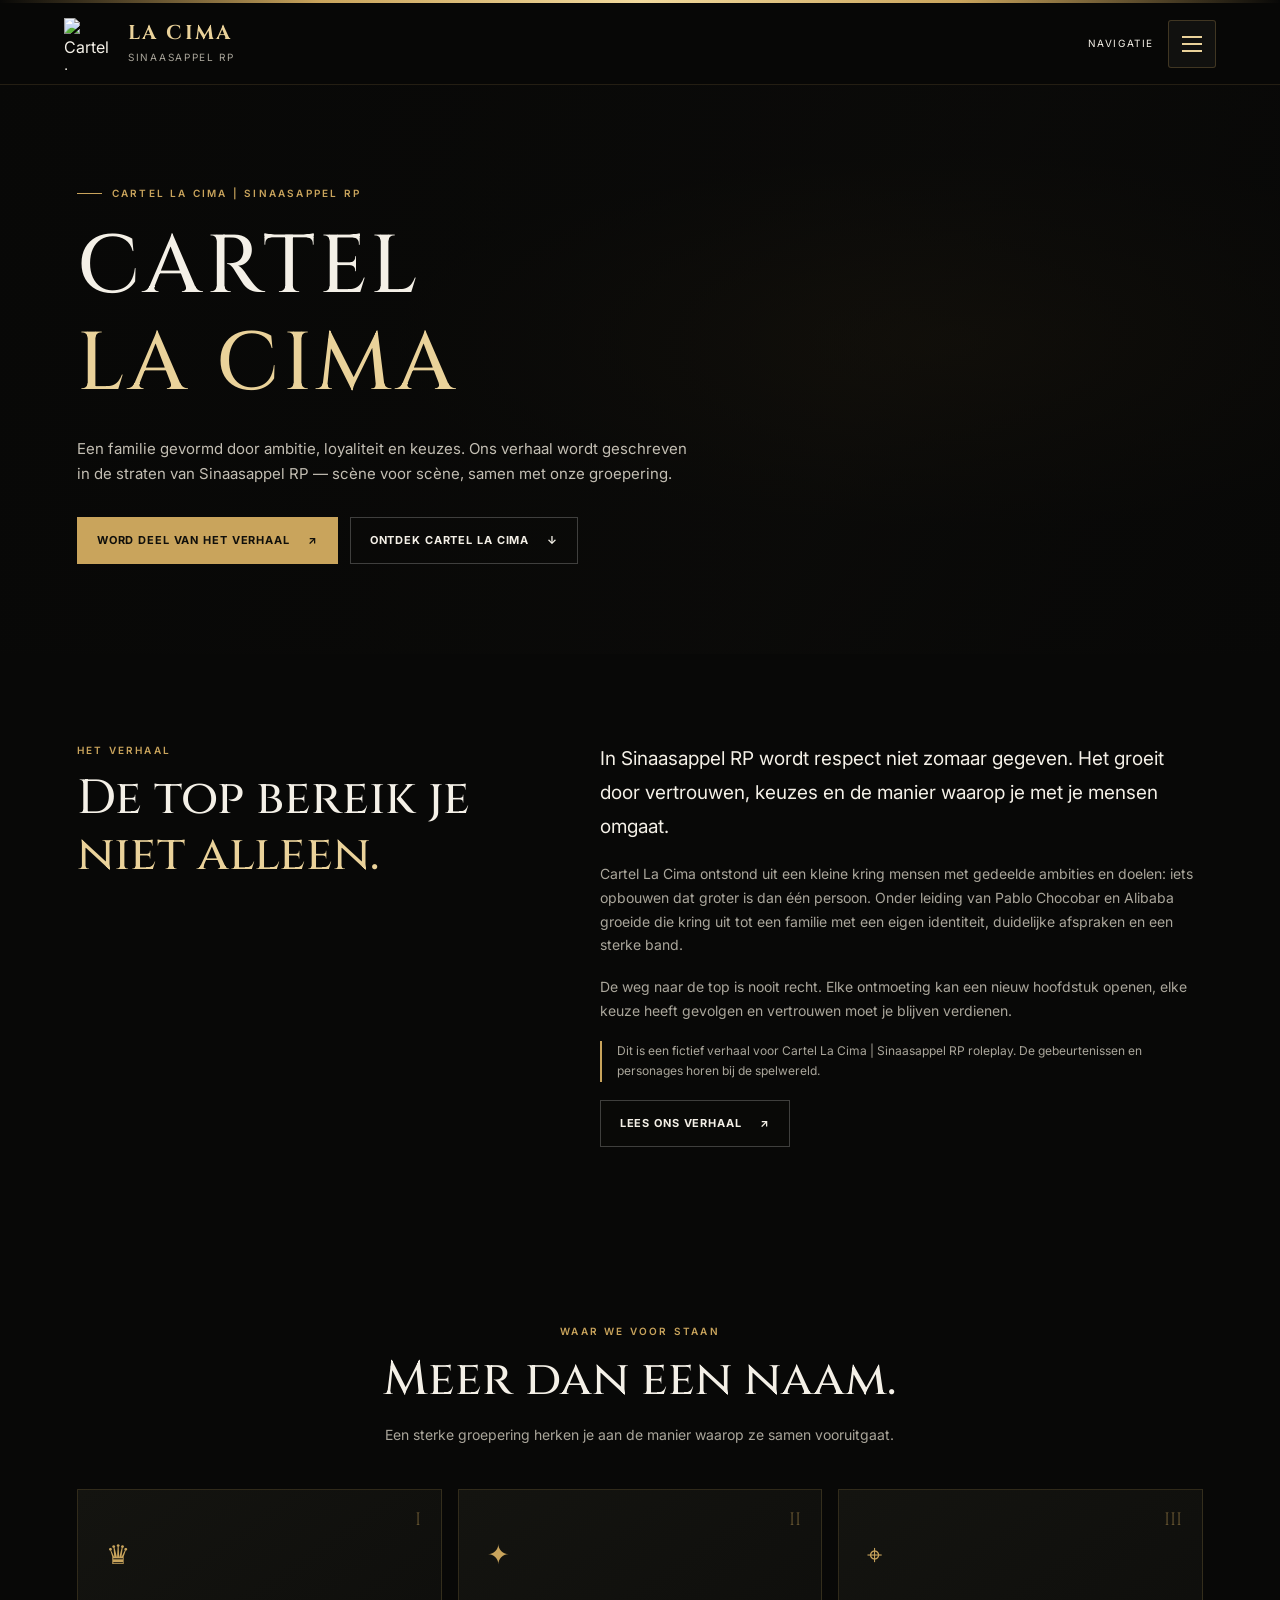
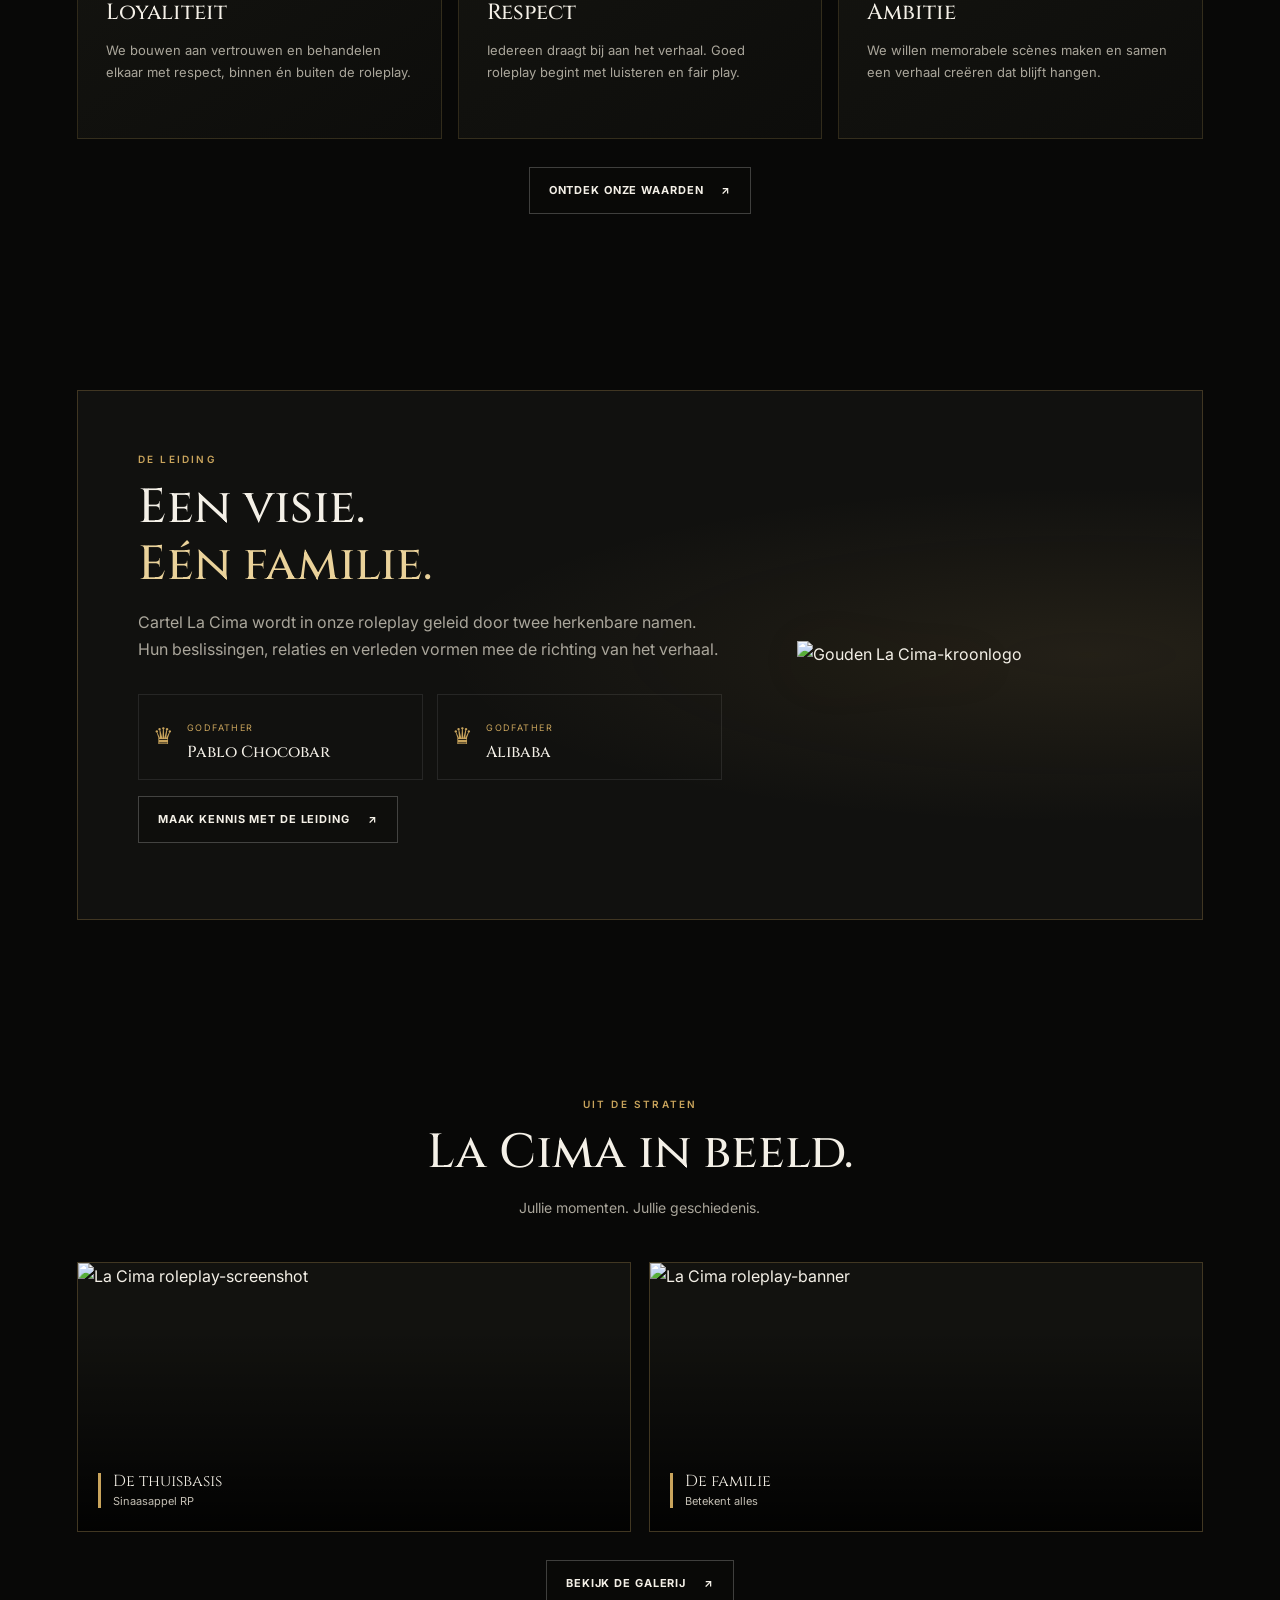
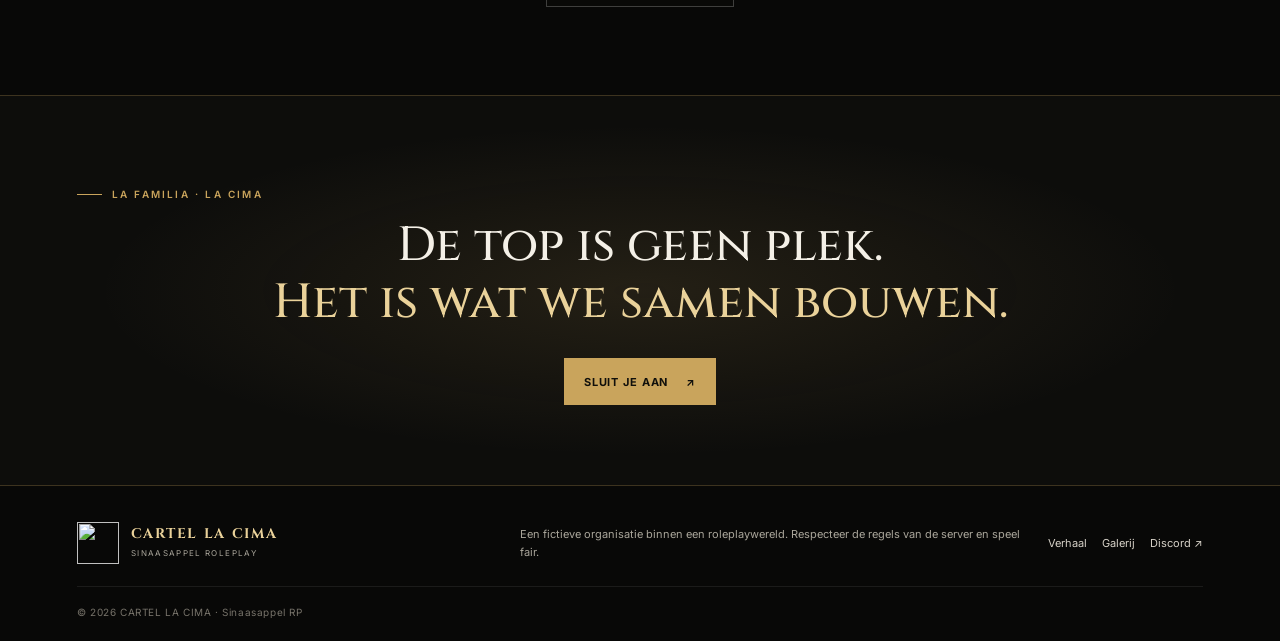
==== index.html @ 61f18cba "Add files via upload" ====
<!DOCTYPE html>
<html lang="nl">
<head>
  <meta name="google-site-verification" content="WvXRgHe4BdpTM_RKW-h9yV7HGVJYF44Y4NhQka72pgI">
  <meta charset="UTF-8">
  <meta name="viewport" content="width=device-width, initial-scale=1.0">
  <meta name="theme-color" content="#080807">
  <meta name="color-scheme" content="dark">
  <meta name="description" content="Cartel La Cima — Sinaasappel roleplay. Loyaliteit, eer en ambitie.">
  <title>CARTEL LA CIMA — Home</title>
  <link rel="icon" type="image/png" href="assets/f275185a-7b78-4d47-b29a-3f92ea401cad.png">
  <link rel="stylesheet" href="style.css">
</head>
<body>
  <div class="top-line"></div>
  <header class="site-header">
    <a class="brand" href="index.html" aria-label="La Cima startpagina">
      <img src="assets/f275185a-7b78-4d47-b29a-3f92ea401cad.png" alt="Cartel La Cima logo">
      <span><strong>LA CIMA</strong><small>Sinaasappel RP</small></span>
    </a>
    <div class="header-actions">
      <span class="menu-label">Navigatie</span>
      <div class="menu-wrap">
        <button class="menu-toggle" type="button" data-menu-toggle aria-label="Menu openen" aria-expanded="false" aria-controls="siteMenu">
          <span class="hamburger" aria-hidden="true"><span></span><span></span><span></span></span>
        </button>
        <nav class="nav-menu" id="siteMenu" data-nav-menu aria-label="Hoofdnavigatie" aria-hidden="true">
          <div class="menu-heading">Kies een pagina</div>
          <a href="index.html" aria-current="page"><span>01</span>Home</a>
<a href="verhaal.html"><span>02</span>Ons verhaal</a>
<a href="waarden.html"><span>03</span>Onze waarden</a>
<a href="leiding.html"><span>04</span>De leiding</a>
<a href="galerij.html"><span>05</span>Galerij</a>
<a href="media.html"><span>06</span>Media</a>
          <a class="discord-menu-link" href="https://discord.gg/VERVANG-DIT" target="_blank" rel="noopener noreferrer">Join Discord <span>↗</span></a>
        </nav>
      </div>
    </div>
  </header>
  <main>
    <section class="page-hero">
      <div class="hero-content">
        <p class="eyebrow">CARTEL LA CIMA | SINAASAPPEL RP</p>
        <h1>CARTEL<br><em>LA CIMA</em></h1>
        <p class="intro-copy">Een familie gevormd door ambitie, loyaliteit en keuzes. Ons verhaal wordt geschreven in de straten van Sinaasappel RP — scène voor scène, samen met onze groepering.</p>
        <div class="hero-actions"><a class="button button-gold discord-link" href="https://discord.gg/VERVANG-DIT" target="_blank" rel="noopener noreferrer">Word deel van het verhaal <span>↗</span></a><a class="button button-ghost" href="verhaal.html">Ontdek Cartel La Cima <span>↓</span></a></div>
      </div>
    </section>
    
<section class="section">
  <div class="content-grid">
    <div><div class="section-kicker">HET VERHAAL</div><h2>De top bereik je<br><em>niet alleen.</em></h2></div>
    <div class="story-copy">
      <p class="lead">In Sinaasappel RP wordt respect niet zomaar gegeven. Het groeit door vertrouwen, keuzes en de manier waarop je met je mensen omgaat.</p>
      <p>Cartel La Cima ontstond uit een kleine kring mensen met gedeelde ambities en doelen: iets opbouwen dat groter is dan één persoon. Onder leiding van Pablo Chocobar en Alibaba groeide die kring uit tot een familie met een eigen identiteit, duidelijke afspraken en een sterke band.</p>
      <p>De weg naar de top is nooit recht. Elke ontmoeting kan een nieuw hoofdstuk openen, elke keuze heeft gevolgen en vertrouwen moet je blijven verdienen.</p>
      <p class="story-note">Dit is een fictief verhaal voor Cartel La Cima | Sinaasappel RP roleplay. De gebeurtenissen en personages horen bij de spelwereld.</p>
      <a class="button button-ghost" href="verhaal.html">Lees ons verhaal <span>↗</span></a>
    </div>
  </div>
</section>
<section class="section">
  <div class="section-heading"><div class="section-kicker">WAAR WE VOOR STAAN</div><h2>Meer dan een naam.</h2><p>Een sterke groepering herken je aan de manier waarop ze samen vooruitgaat.</p></div>
  <div class="value-grid">
    <article class="value-card"><span class="value-number">I</span><div class="value-icon">♛</div><h3>Loyaliteit</h3><p>We bouwen aan vertrouwen en behandelen elkaar met respect, binnen én buiten de roleplay.</p></article>
    <article class="value-card"><span class="value-number">II</span><div class="value-icon">✦</div><h3>Respect</h3><p>Iedereen draagt bij aan het verhaal. Goed roleplay begint met luisteren en fair play.</p></article>
    <article class="value-card"><span class="value-number">III</span><div class="value-icon">⌖</div><h3>Ambitie</h3><p>We willen memorabele scènes maken en samen een verhaal creëren dat blijft hangen.</p></article>
  </div>
  <div style="text-align:center;margin-top:28px"><a class="button button-ghost" href="waarden.html">Ontdek onze waarden <span>↗</span></a></div>
</section>
<section class="section">
  <div class="leadership-panel">
    <div><div class="section-kicker">DE LEIDING</div><h2>Een visie.<br><em>Eén familie.</em></h2><p>Cartel La Cima wordt in onze roleplay geleid door twee herkenbare namen. Hun beslissingen, relaties en verleden vormen mee de richting van het verhaal.</p><div class="leaders"><div class="leader"><span class="leader-crown">♛</span><div><small>GODFATHER</small><h3>Pablo Chocobar</h3></div></div><div class="leader"><span class="leader-crown">♛</span><div><small>GODFATHER</small><h3>Alibaba</h3></div></div></div><p><a class="button button-ghost" href="leiding.html">Maak kennis met de leiding <span>↗</span></a></p></div>
    <div class="leadership-art"><img src="assets/f275185a-7b78-4d47-b29a-3f92ea401cad.png" alt="Gouden La Cima-kroonlogo"></div>
  </div>
</section>
<section class="section">
  <div class="section-heading"><div class="section-kicker">UIT DE STRATEN</div><h2>La Cima in beeld.</h2><p>Jullie momenten. Jullie geschiedenis.</p></div>
  <div class="gallery-grid">
    <figure class="gallery-item"><img src="assets/Screenshot 2026-10-14 192630.png" alt="La Cima roleplay-screenshot"><figcaption><span></span><div><b>De thuisbasis</b><small>Sinaasappel RP</small></div></figcaption></figure>
    <figure class="gallery-item"><img src="assets/la-cima-hero.png" alt="La Cima roleplay-banner"><figcaption><span></span><div><b>De familie</b><small>Betekent alles</small></div></figcaption></figure>
  </div>
  <div style="text-align:center;margin-top:28px"><a class="button button-ghost" href="galerij.html">Bekijk de galerij <span>↗</span></a></div>
</section>

    <section class="closing"><div class="closing-inner"><p class="eyebrow">LA FAMILIA · LA CIMA</p><h2>De top is geen plek.<br><em>Het is wat we samen bouwen.</em></h2><a class="button button-gold discord-link" href="https://discord.gg/VERVANG-DIT" target="_blank" rel="noopener noreferrer">Sluit je aan <span>↗</span></a></div></section>
  </main>
  <footer class="footer">
    <a class="footer-brand" href="index.html"><img src="assets/f275185a-7b78-4d47-b29a-3f92ea401cad.png" alt=""><span><b>CARTEL LA CIMA</b><small>SINAASAPPEL ROLEPLAY</small></span></a>
    <p>Een fictieve organisatie binnen een roleplaywereld. Respecteer de regels van de server en speel fair.</p>
    <div class="footer-links"><a href="verhaal.html">Verhaal</a><a href="galerij.html">Galerij</a><a class="discord-link" href="https://discord.gg/VERVANG-DIT" target="_blank" rel="noopener noreferrer">Discord ↗</a></div>
    <div class="copyright">© <span data-year></span> CARTEL LA CIMA · Sinaasappel RP</div>
  </footer>
  <script src="script.js"></script>
</body>
</html>
---- style.css ----
@import url('https://fonts.googleapis.com/css2?family=Cinzel:wght@400;500;600;700;800&family=Inter:wght@300;400;500;600;700&display=swap');

:root {
  --bg: #080807;
  --panel: #11110f;
  --panel-2: #171612;
  --gold: #c9a45c;
  --gold-light: #ead29a;
  --text: #f4f0e7;
  --muted: #aaa69b;
  --line: rgba(201, 164, 92, .25);
  --content: 1160px;
}
* { box-sizing: border-box; }
html { scroll-behavior: smooth; scroll-padding-top: 100px; }
body { margin: 0; background: var(--bg); color: var(--text); font-family: Inter, Arial, sans-serif; line-height: 1.7; }
body.menu-open { overflow: hidden; }
a { color: inherit; text-decoration: none; }
img { display: block; max-width: 100%; }
button { font: inherit; }
.top-line { height: 3px; background: linear-gradient(90deg, transparent, var(--gold), #f1d99d, var(--gold), transparent); }
.site-header {
  position: sticky; top: 0; z-index: 1000; min-height: 82px;
  display: flex; align-items: center; justify-content: space-between; gap: 24px;
  padding: 13px max(5vw, calc((100vw - var(--content))/2));
  background: rgba(8,8,7,.94); border-bottom: 1px solid rgba(201,164,92,.15);
  backdrop-filter: blur(16px);
}
.brand, .footer-brand { display: inline-flex; align-items: center; gap: 12px; min-width: 0; }
.brand img { width: 52px; height: 52px; object-fit: contain; }
.brand strong, .footer-brand b { display: block; font: 700 20px/1.2 Cinzel, serif; letter-spacing: .12em; color: var(--gold-light); }
.brand small, .footer-brand small { display: block; margin-top: 4px; color: var(--muted); font-size: 10px; letter-spacing: .17em; text-transform: uppercase; }
.header-actions { display: flex; align-items: center; gap: 14px; }
.menu-wrap { position: relative; }
.menu-toggle {
  display: inline-flex; align-items: center; justify-content: center; gap: 10px;
  width: 48px; height: 48px; padding: 0; border: 1px solid var(--line); border-radius: 3px;
  color: var(--gold-light); background: #11110f; cursor: pointer; transition: border-color .25s, background .25s;
}
.menu-toggle:hover, .menu-toggle[aria-expanded="true"] { border-color: var(--gold); background: #1a1812; }
.hamburger { display: flex; flex-direction: column; gap: 5px; width: 20px; }
.hamburger span { display: block; width: 100%; height: 2px; background: currentColor; transition: transform .3s, opacity .2s; }
.menu-toggle[aria-expanded="true"] .hamburger span:first-child { transform: translateY(7px) rotate(45deg); }
.menu-toggle[aria-expanded="true"] .hamburger span:nth-child(2) { opacity: 0; }
.menu-toggle[aria-expanded="true"] .hamburger span:last-child { transform: translateY(-7px) rotate(-45deg); }
.menu-label { font-size: 10px; letter-spacing: .16em; text-transform: uppercase; }
.nav-menu {
  position: absolute; top: calc(100% + 14px); right: 0; width: min(330px, calc(100vw - 28px));
  padding: 10px; background: rgba(15,15,13,.98); border: 1px solid var(--line);
  box-shadow: 0 24px 65px rgba(0,0,0,.55); opacity: 0; visibility: hidden; pointer-events: none;
  transform: translateY(-10px) scale(.985); transform-origin: top right;
  transition: opacity .24s ease, transform .28s ease, visibility .24s;
}
.nav-menu.is-open { opacity: 1; visibility: visible; pointer-events: auto; transform: translateY(0) scale(1); }
.nav-menu .menu-heading { padding: 10px 13px 12px; color: var(--gold); font-size: 10px; letter-spacing: .2em; text-transform: uppercase; }
.nav-menu a { display: flex; align-items: center; gap: 14px; padding: 12px 13px; border-top: 1px solid rgba(255,255,255,.055); color: #e9e5dc; font-size: 13px; transition: background .2s, color .2s, padding .2s; }
.nav-menu a span { color: var(--gold); font-size: 10px; letter-spacing: .08em; }
.nav-menu a:hover, .nav-menu a[aria-current="page"] { color: var(--gold-light); background: rgba(201,164,92,.08); padding-left: 18px; }
.nav-menu .discord-menu-link { margin-top: 8px; border: 1px solid var(--line); color: var(--gold-light); justify-content: space-between; }
.page-hero {
  position: relative; isolation: isolate; min-height: 430px; display: flex; align-items: center;
  padding: 90px max(6vw, calc((100vw - var(--content))/2)); overflow: hidden;
  background: radial-gradient(ellipse at 75% 45%, rgba(157,116,46,.17), transparent 42%), linear-gradient(120deg,#0a0a08,#11100d 65%,#080807);
}
.page-hero::before { content: ""; position: absolute; inset: 0; z-index: -1; opacity: .14; background-image: url("assets/la-cima-hero.png"); background-position: center; background-size: cover; }
.page-hero::after { content: ""; position: absolute; inset: 0; z-index: -1; background: linear-gradient(90deg,rgba(8,8,7,.96),rgba(8,8,7,.7) 65%,rgba(8,8,7,.82)); }
.hero-content { max-width: 790px; }
.eyebrow, .section-kicker { color: var(--gold); font-size: 10px; font-weight: 600; letter-spacing: .22em; text-transform: uppercase; }
.eyebrow { display: flex; align-items: center; gap: 10px; }
.eyebrow::before { content: ""; width: 25px; height: 1px; background: var(--gold); }
h1, h2, h3 { margin: 0; font-family: Cinzel, Georgia, serif; font-weight: 500; line-height: 1.18; }
h1 { margin-top: 18px; font-size: clamp(42px, 7vw, 82px); letter-spacing: .045em; }
h1 em, h2 em, .gold { color: var(--gold-light); font-style: normal; }
.page-hero .intro-copy { max-width: 620px; margin: 22px 0 0; color: #c3beb3; font-size: 15px; }
.hero-actions { display: flex; flex-wrap: wrap; gap: 12px; margin-top: 30px; }
.button { min-height: 47px; display: inline-flex; align-items: center; justify-content: center; gap: 18px; padding: 12px 19px; border: 1px solid var(--gold); font-size: 11px; font-weight: 700; letter-spacing: .08em; text-transform: uppercase; transition: transform .2s, background .2s, color .2s; }
.button:hover { transform: translateY(-2px); }
.button-gold { background: var(--gold); color: #100f0b; }
.button-gold:hover { background: var(--gold-light); }
.button-ghost { background: rgba(10,10,8,.4); color: var(--text); border-color: rgba(255,255,255,.22); }
.button-ghost:hover { border-color: var(--gold); color: var(--gold-light); }
.section { width: min(var(--content), 88vw); margin: 0 auto; padding: 88px 0; }
.section-heading { max-width: 680px; margin: 0 auto 42px; text-align: center; }
.section-heading h2, .section h2 { margin-top: 12px; font-size: clamp(30px, 4vw, 48px); }
.section-heading p, .section p { color: var(--muted); }
.section-heading p { margin: 15px 0 0; font-size: 14px; }
.content-grid { display: grid; grid-template-columns: .85fr 1.15fr; gap: clamp(28px, 6vw, 82px); align-items: start; }
.content-grid .lead { color: var(--text); font-size: 19px; line-height: 1.8; }
.story-copy p { margin: 0 0 18px; font-size: 14px; }
.story-note { padding-left: 15px; border-left: 2px solid var(--gold); font-size: 12px !important; }
.value-grid { display: grid; grid-template-columns: repeat(3,1fr); gap: 16px; }
.value-card { position: relative; min-height: 250px; padding: 28px; background: linear-gradient(145deg,#141410,#0d0d0b); border: 1px solid rgba(201,164,92,.18); transition: transform .25s, border-color .25s; }
.value-card:hover { transform: translateY(-5px); border-color: var(--gold); }
.value-number { position: absolute; top: 17px; right: 20px; color: rgba(201,164,92,.45); font: 18px Cinzel,serif; }
.value-icon { margin: 14px 0 22px; color: var(--gold); font-size: 27px; }
.value-card h3 { font-size: 22px; }
.value-card p { margin-bottom: 0; font-size: 13px; }
.leadership-panel { display: grid; grid-template-columns: 1.2fr .8fr; gap: 30px; align-items: center; padding: clamp(25px,5vw,60px); border: 1px solid var(--line); background: radial-gradient(ellipse at 90% 50%,rgba(201,164,92,.1),transparent 45%),#11110f; }
.leadership-panel p { max-width: 600px; }
.leaders { display: grid; grid-template-columns: repeat(2,minmax(0,1fr)); gap: 14px; margin-top: 30px; }
.leader { display: flex; align-items: center; gap: 13px; padding: 17px 14px; border: 1px solid rgba(255,255,255,.09); }
.leader-crown { color: var(--gold); font-size: 23px; }
.leader small { color: var(--gold); font-size: 9px; letter-spacing: .16em; }
.leader h3 { margin-top: 4px; font-size: 16px; }
.leadership-art { display: grid; place-items: center; }
.leadership-art img { width: min(100%,300px); max-height: 300px; object-fit: contain; filter: drop-shadow(0 10px 45px rgba(201,164,92,.12)); }
.gallery-grid { display: grid; grid-template-columns: repeat(2,minmax(0,1fr)); gap: 18px; }
.gallery-item { position: relative; min-height: 270px; margin: 0; overflow: hidden; background: #12120f; border: 1px solid var(--line); }
.gallery-item img { width: 100%; height: 100%; min-height: 270px; position: absolute; inset: 0; object-fit: cover; transition: transform .5s; }
.gallery-item:hover img { transform: scale(1.04); }
.gallery-item::after { content: ""; position: absolute; inset: 25% 0 0; background: linear-gradient(transparent,rgba(0,0,0,.88)); pointer-events: none; }
.gallery-item figcaption { position: absolute; z-index: 1; bottom: 0; left: 0; right: 0; display: flex; gap: 12px; align-items: center; padding: 20px; }
.gallery-item figcaption > span { width: 3px; height: 35px; background: var(--gold); }
.gallery-item figcaption b, .gallery-item figcaption small { display: block; }
.gallery-item figcaption b { font: 16px Cinzel,serif; }
.gallery-item figcaption small { color: #c3beb3; font-size: 11px; }
.gallery-placeholder { display: grid; place-items: center; min-height: 270px; height: 100%; padding: 35px; text-align: center; border: 1px dashed rgba(201,164,92,.35); }
.gallery-placeholder strong { display: block; color: var(--gold-light); font: 18px Cinzel,serif; }
.gallery-placeholder p { margin: 6px 0 0; font-size: 12px; }
.media-grid { display: grid; grid-template-columns: 1.35fr .85fr; gap: 20px; align-items: stretch; }
.video-card, .discord-card { border: 1px solid var(--line); background: var(--panel); }
.video-frame { aspect-ratio: 16/9; background: radial-gradient(ellipse at center,rgba(201,164,92,.14),transparent 55%),#090908; }
.video-frame iframe { width: 100%; height: 100%; border: 0; }
.video-placeholder { height: 100%; min-height: 240px; display: flex; flex-direction: column; align-items: center; justify-content: center; gap: 13px; padding: 20px; text-align: center; }
.play-icon { display: grid; place-items: center; width: 55px; height: 55px; border: 1px solid var(--gold); border-radius: 50%; color: var(--gold-light); }
.video-placeholder b { font: 14px Cinzel,serif; letter-spacing: .08em; }
.video-placeholder small { color: var(--muted); font-size: 11px; }
.video-caption { display: flex; align-items: center; justify-content: space-between; gap: 20px; padding: 20px; }
.video-caption small { color: var(--gold); font-size: 9px; letter-spacing: .16em; }
.video-caption h3 { margin-top: 5px; font-size: 19px; }
.gold-dot { width: 8px; height: 8px; flex: 0 0 auto; border-radius: 50%; background: var(--gold); }
.discord-card { padding: clamp(24px,4vw,38px); }
.discord-symbol { color: var(--gold); font-size: 30px; }
.discord-card h3 { margin: 12px 0; font-size: 27px; }
.discord-card p { font-size: 13px; }
.discord-card ul { list-style: none; margin: 22px 0; padding: 0; }
.discord-card li { margin: 9px 0; color: #d7d2c8; font-size: 12px; }
.discord-card li span { margin-right: 9px; color: var(--gold); }
.button-full { width: 100%; }
.closing { padding: 80px 6vw; text-align: center; background: radial-gradient(ellipse at center,rgba(201,164,92,.12),transparent 60%),#0d0d0b; border-top: 1px solid var(--line); border-bottom: 1px solid var(--line); }
.closing h2 { margin: 15px 0 27px; font-size: clamp(28px,4.5vw,48px); }
.footer { width: min(var(--content),88vw); margin: 0 auto; padding: 36px 0 20px; display: grid; grid-template-columns: 1fr 1.2fr auto; gap: 22px; align-items: center; }
.footer-brand img { width: 42px; height: 42px; object-fit: contain; }
.footer-brand b { font-size: 14px; }
.footer-brand small { font-size: 8px; }
.footer > p { margin: 0; color: var(--muted); font-size: 11px; }
.footer-links { display: flex; flex-wrap: wrap; gap: 15px; font-size: 11px; color: #d7d2c8; }
.footer-links a:hover { color: var(--gold-light); }
.copyright { grid-column: 1/-1; padding-top: 17px; border-top: 1px solid rgba(255,255,255,.08); color: #77736a; font-size: 10px; letter-spacing: .06em; }
@media (max-width: 760px) {
  .site-header { min-height: 72px; padding: 10px 5vw; }
  .brand img { width: 44px; height: 44px; }
  .brand strong { font-size: 17px; }
  .menu-label { display: none; }
  .page-hero { min-height: 390px; padding: 70px 6vw; }
  .section { padding: 64px 0; width: 88vw; }
  .content-grid, .leadership-panel, .media-grid { grid-template-columns: 1fr; }
  .content-grid { gap: 18px; }
  .value-grid { grid-template-columns: 1fr; }
  .value-card { min-height: 0; padding: 24px; }
  .value-icon { margin: 4px 0 13px; }
  .leadership-art { order: -1; }
  .leadership-art img { width: 150px; max-height: 160px; }
  .leaders { grid-template-columns: 1fr; }
  .gallery-grid { grid-template-columns: 1fr; }
  .gallery-item, .gallery-item img { min-height: 230px; }
  .footer { grid-template-columns: 1fr; }
  .copyright { grid-column: auto; }
}
@media (prefers-reduced-motion: reduce) {
  *, *::before, *::after { scroll-behavior: auto !important; transition-duration: .01ms !important; animation-duration: .01ms !important; }
}
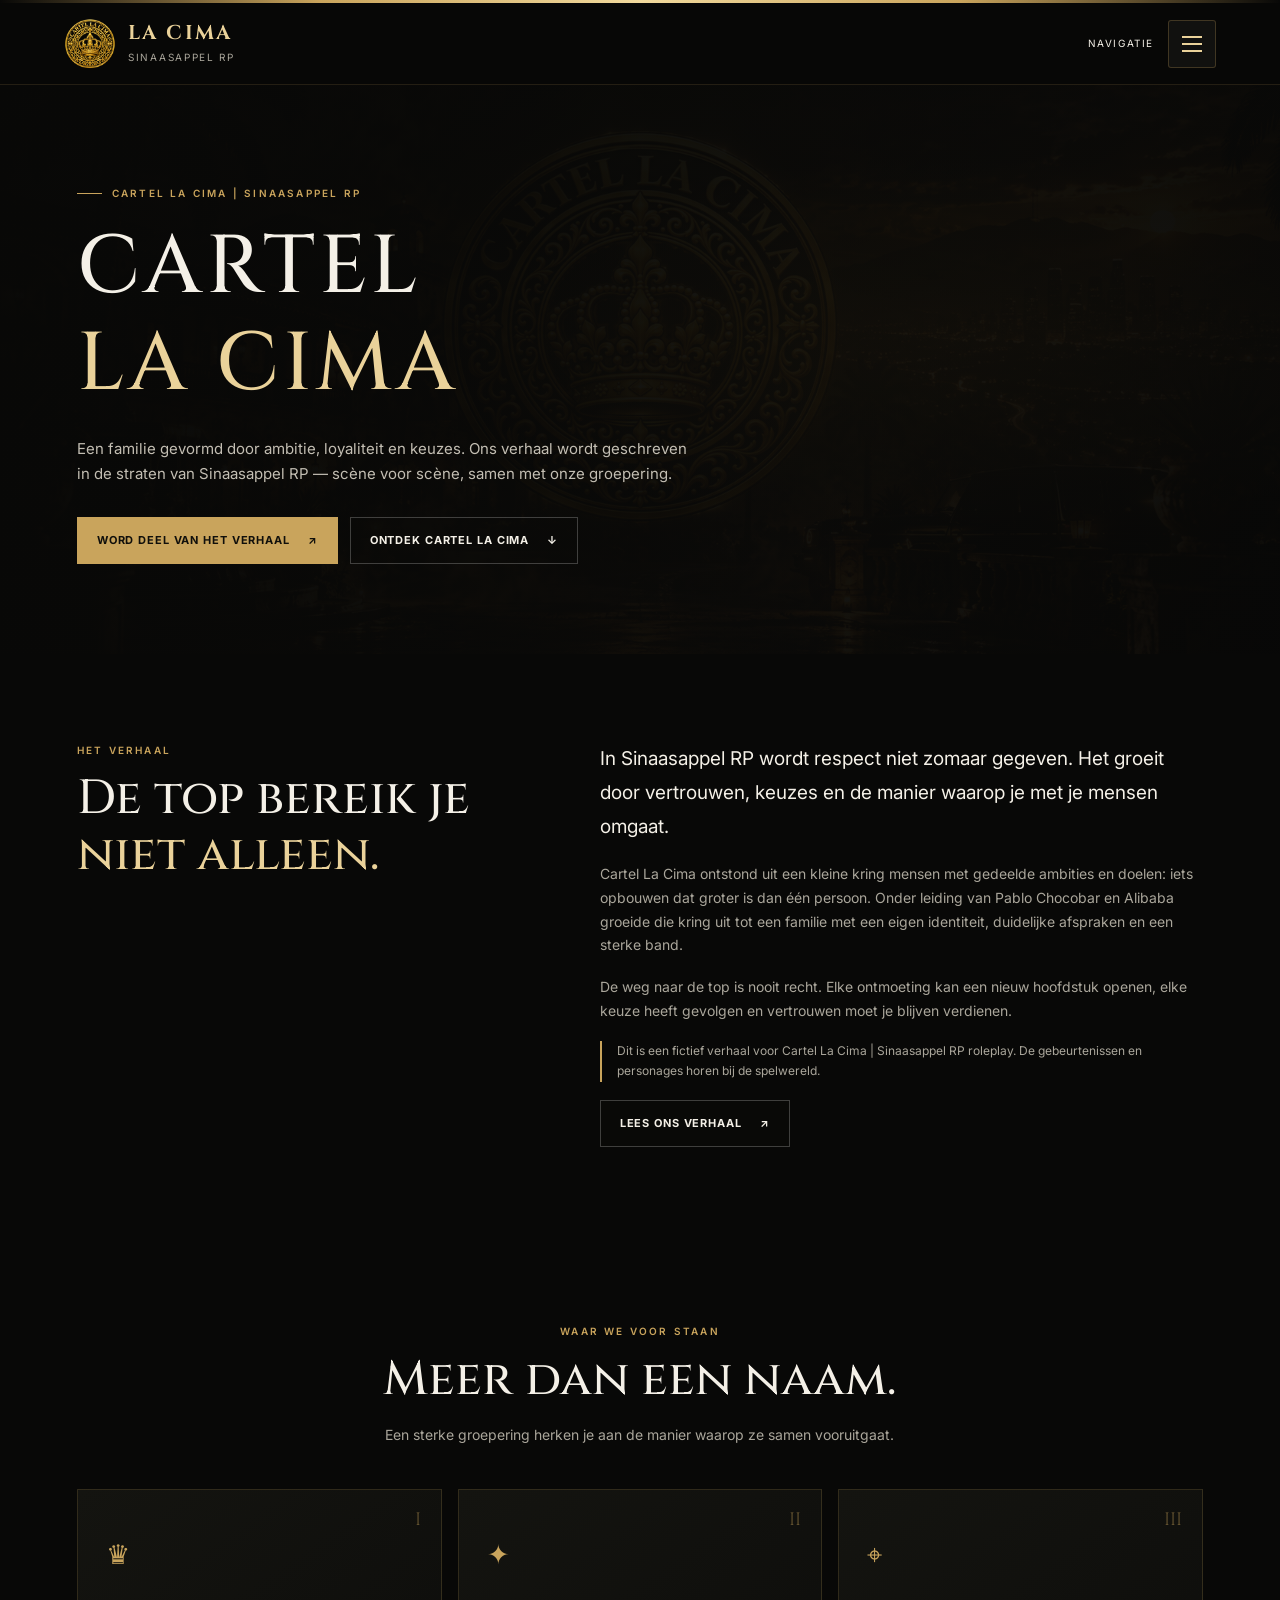
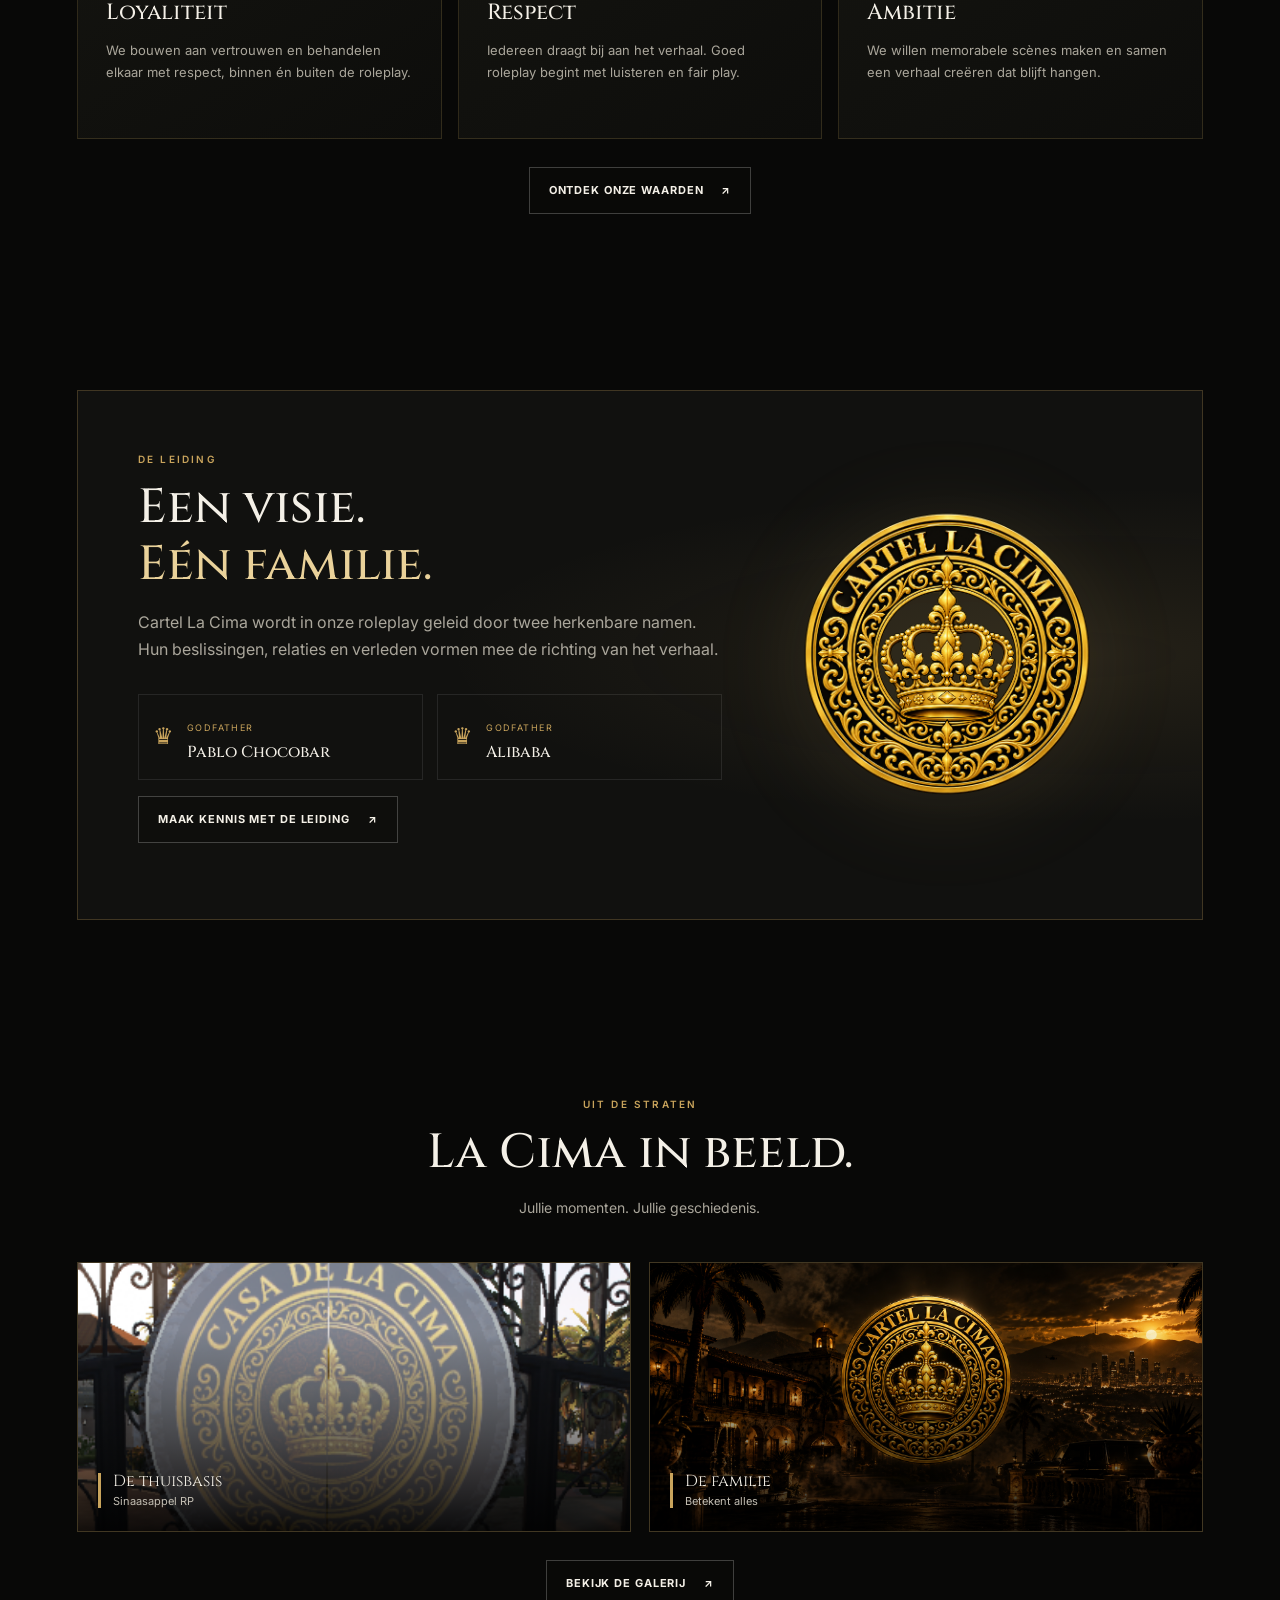
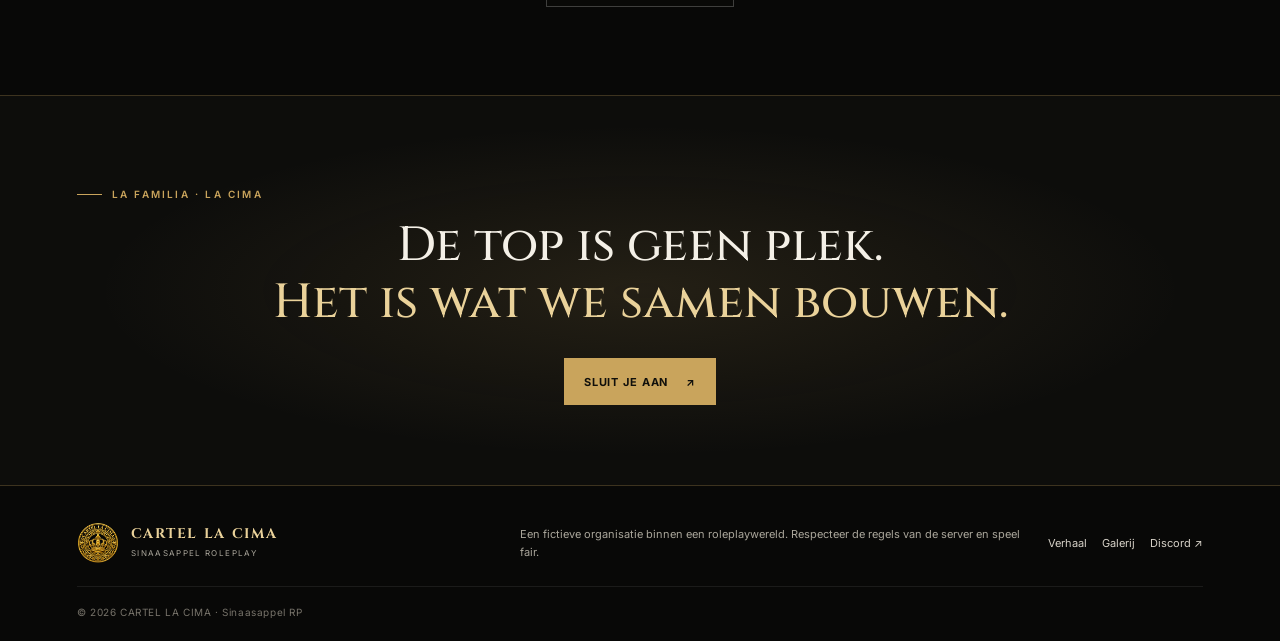
==== commit de0ee1ee: "Update index.html" ====
--- a/index.html
+++ b/index.html
@@ -8,7 +8,7 @@
   <meta name="color-scheme" content="dark">
   <meta name="description" content="Cartel La Cima — Sinaasappel roleplay. Loyaliteit, eer en ambitie.">
   <title>CARTEL LA CIMA — Home</title>
-  <link rel="icon" type="image/png" href="assets/f275185a-7b78-4d47-b29a-3f92ea401cad.png">
+  <link rel="icon" href="./assets/f275185a-7b78-4d47-b29a-3f92ea401cad.png?v=2" type="image/png">
   <link rel="stylesheet" href="style.css">
 </head>
 <body>
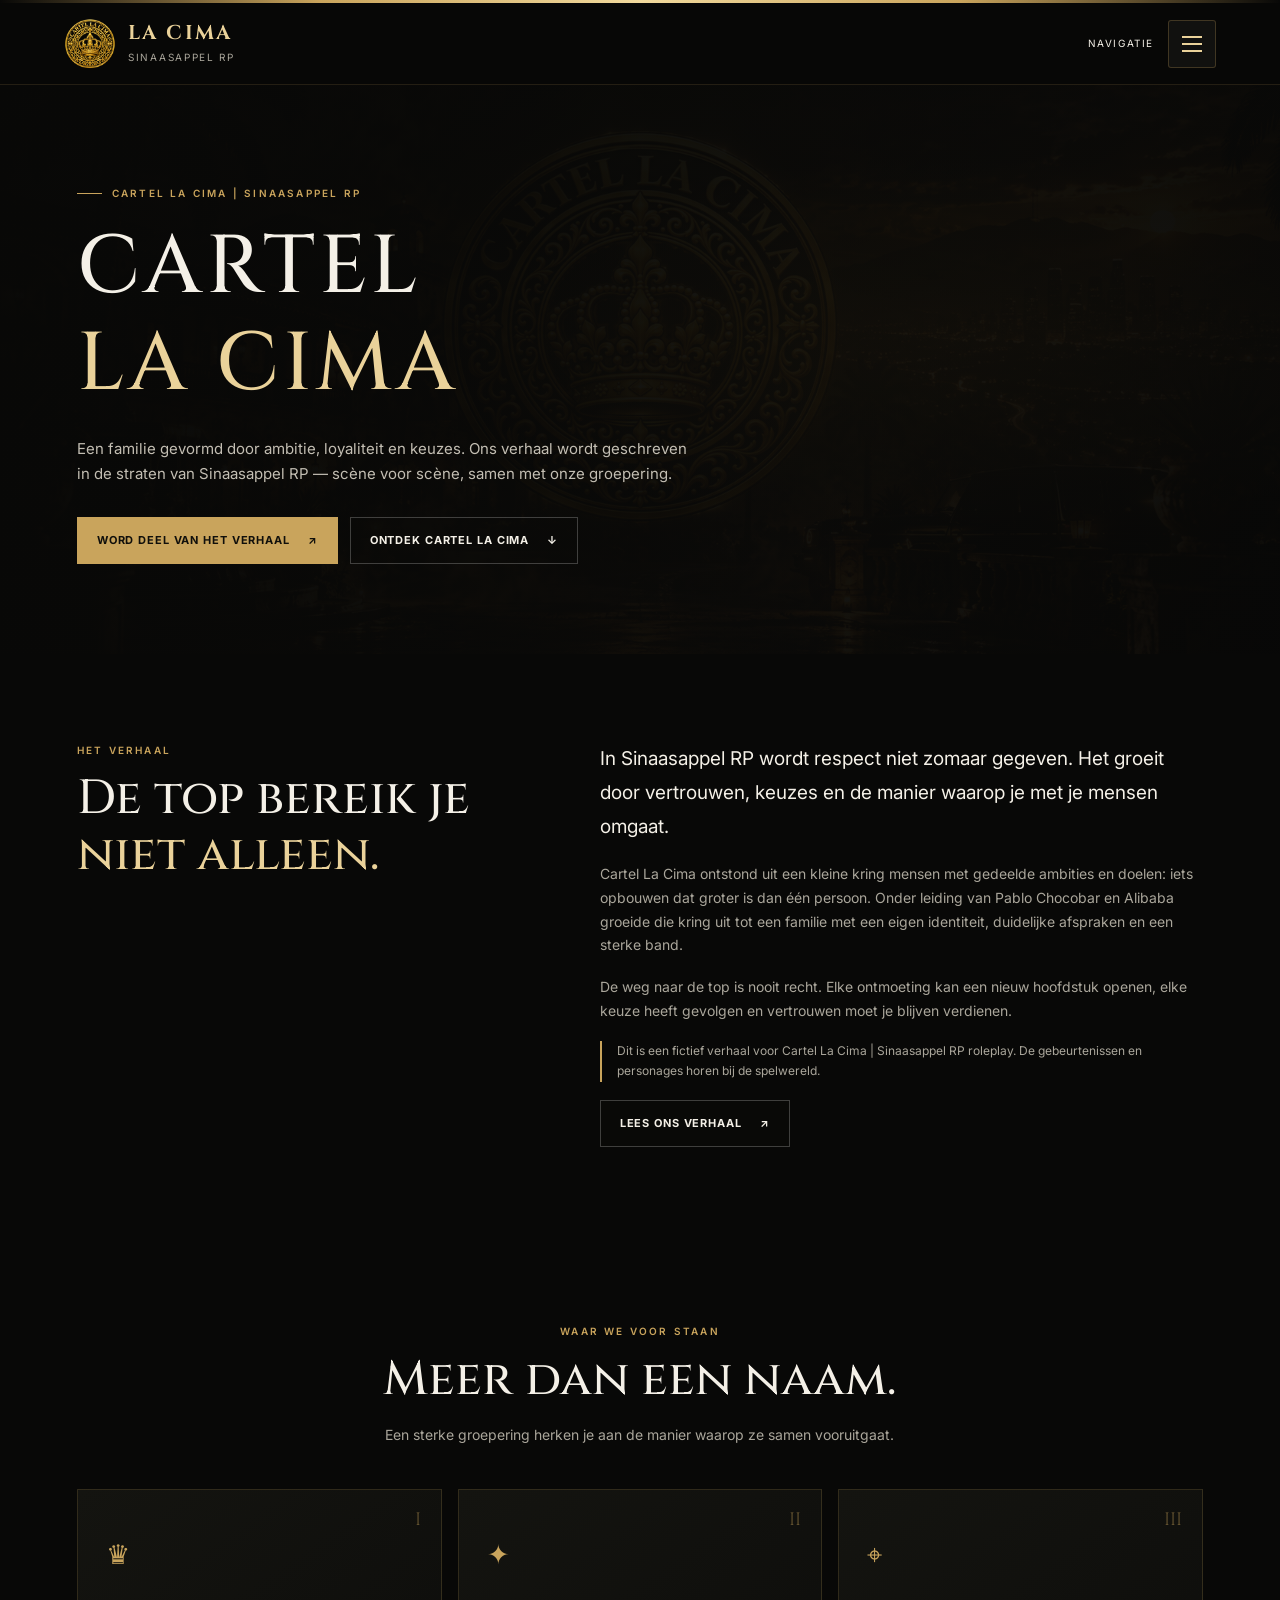
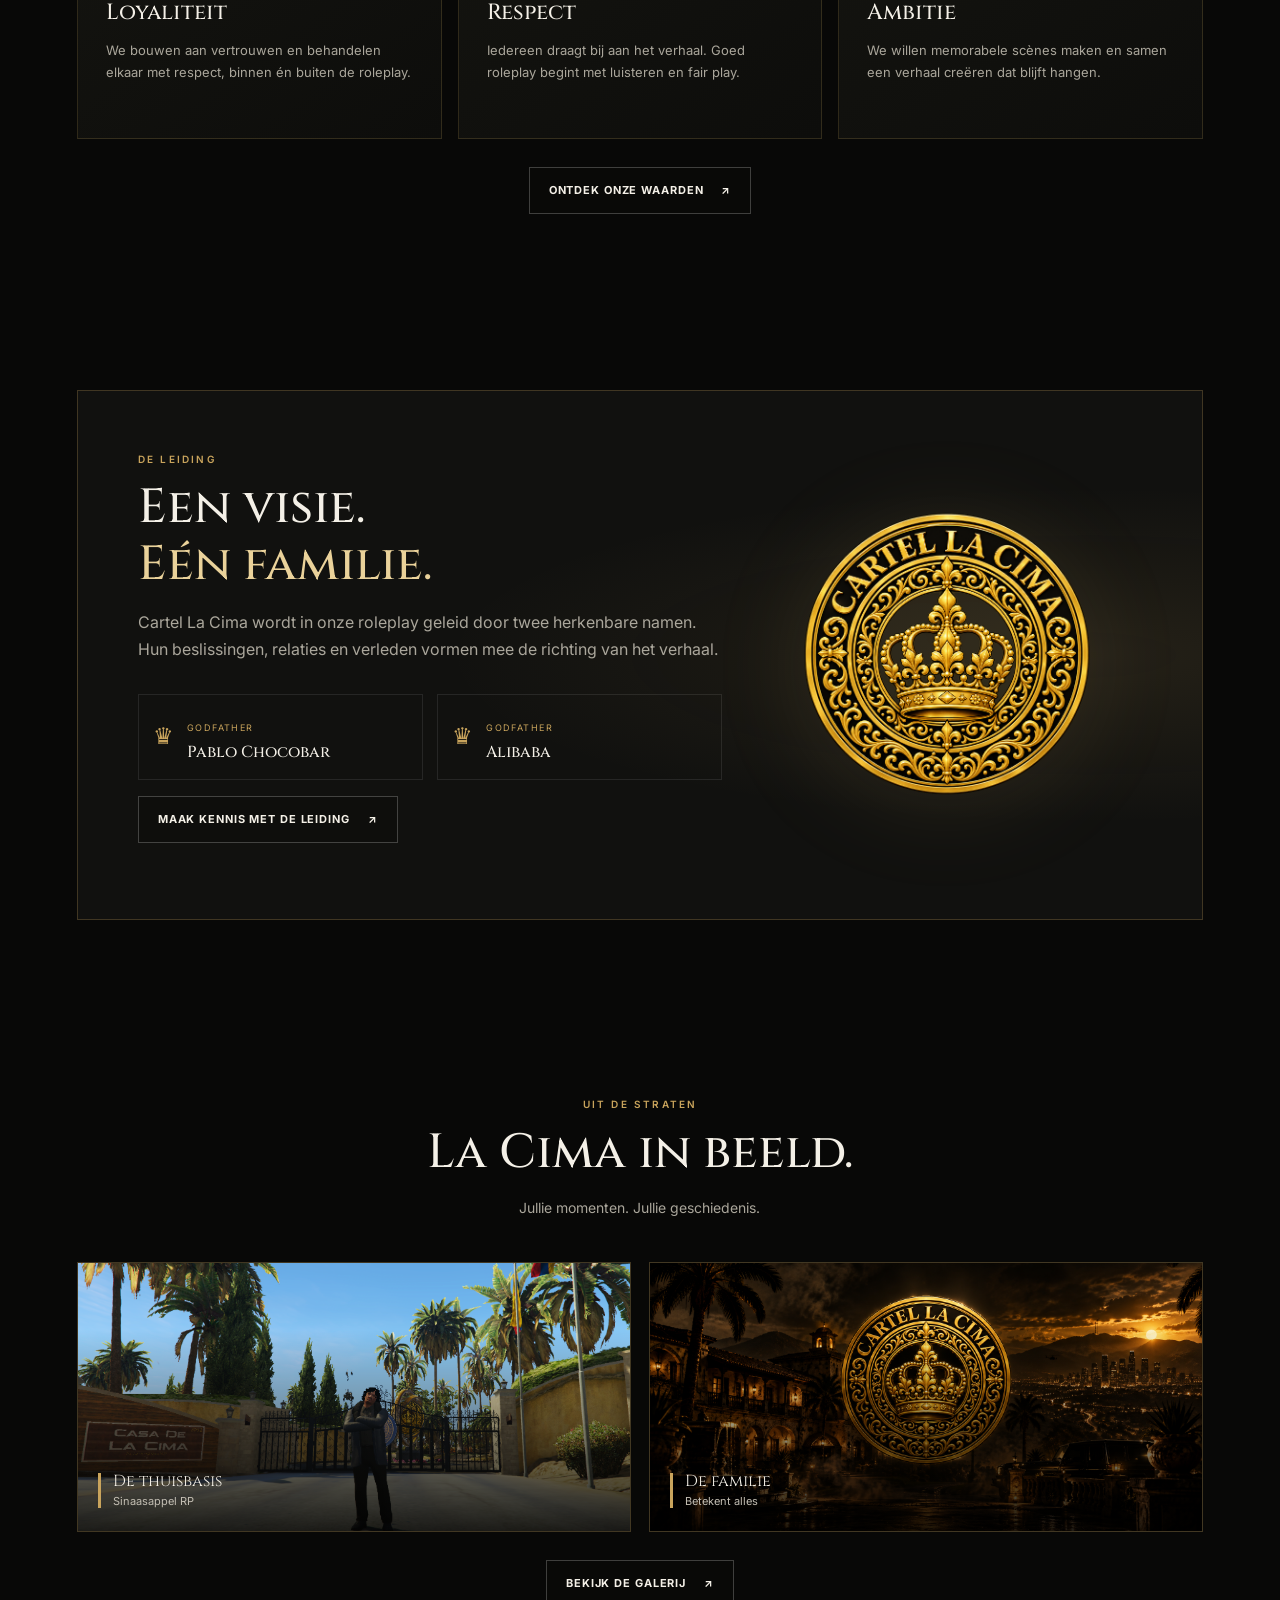
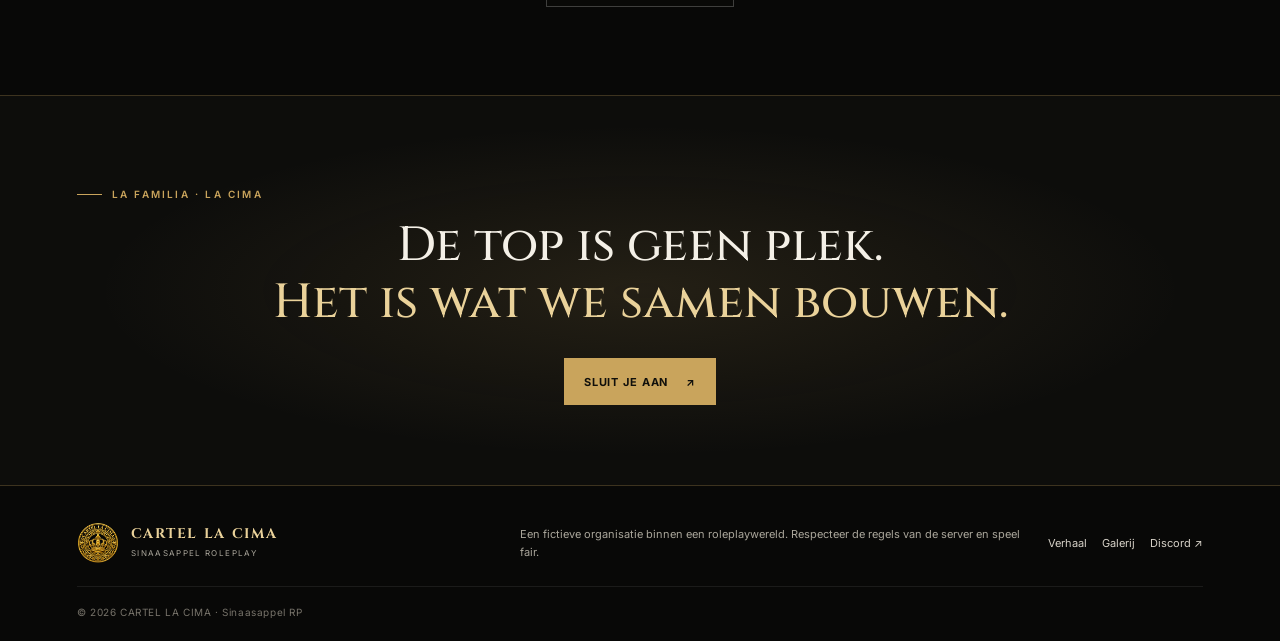
==== commit 3872e0d2: "Update index.html" ====
--- a/index.html
+++ b/index.html
@@ -1,3 +1,4 @@
+
 <!DOCTYPE html>
 <html lang="nl">
 <head>
@@ -7,7 +8,24 @@
   <meta name="theme-color" content="#080807">
   <meta name="color-scheme" content="dark">
   <meta name="description" content="Cartel La Cima — Sinaasappel roleplay. Loyaliteit, eer en ambitie.">
+
   <title>CARTEL LA CIMA — Home</title>
+
+  <!-- Discord Open Graph metadata -->
+  <meta property="og:type" content="website">
+  <meta property="og:title" content="CARTEL LA CIMA — Home">
+  <meta property="og:description" content="Cartel La Cima — Sinaasappel roleplay. Loyaliteit, eer en ambitie.">
+  <meta property="og:url" content="https://cartellacima.github.io/cartellacima_sinaasappelp/">
+  <meta property="og:site_name" content="CARTEL LA CIMA">
+  <meta property="og:image" content="https://cartellacima.github.io/cartellacima_sinaasappelp/assets/f275185a-7b78-4d47-b29a-3f92ea401cad.png">
+  <meta property="og:image:alt" content="Cartel La Cima logo">
+
+  <!-- Preview metadata -->
+  <meta name="twitter:card" content="summary">
+  <meta name="twitter:title" content="CARTEL LA CIMA — Home">
+  <meta name="twitter:description" content="Cartel La Cima — Sinaasappel roleplay. Loyaliteit, eer en ambitie.">
+  <meta name="twitter:image" content="https://cartellacima.github.io/cartellacima_sinaasappelp/assets/f275185a-7b78-4d47-b29a-3f92ea401cad.png">
+
   <link rel="icon" href="./assets/f275185a-7b78-4d47-b29a-3f92ea401cad.png?v=2" type="image/png">
   <link rel="stylesheet" href="style.css">
 </head>
@@ -27,12 +45,12 @@
         <nav class="nav-menu" id="siteMenu" data-nav-menu aria-label="Hoofdnavigatie" aria-hidden="true">
           <div class="menu-heading">Kies een pagina</div>
           <a href="index.html" aria-current="page"><span>01</span>Home</a>
-<a href="verhaal.html"><span>02</span>Ons verhaal</a>
-<a href="waarden.html"><span>03</span>Onze waarden</a>
-<a href="leiding.html"><span>04</span>De leiding</a>
-<a href="galerij.html"><span>05</span>Galerij</a>
-<a href="media.html"><span>06</span>Media</a>
-          <a class="discord-menu-link" href="https://discord.gg/VERVANG-DIT" target="_blank" rel="noopener noreferrer">Join Discord <span>↗</span></a>
+          <a href="verhaal.html"><span>02</span>Ons verhaal</a>
+          <a href="waarden.html"><span>03</span>Onze waarden</a>
+          <a href="leiding.html"><span>04</span>De leiding</a>
+          <a href="galerij.html"><span>05</span>Galerij</a>
+          <a href="media.html"><span>06</span>Media</a>
+          <a class="discord-menu-link" href="https://discord.gg/J8NvURpN7F" target="_blank" rel="noopener noreferrer">Join Discord <span>↗</span></a>
         </nav>
       </div>
     </div>
@@ -46,42 +64,45 @@
         <div class="hero-actions"><a class="button button-gold discord-link" href="https://discord.gg/VERVANG-DIT" target="_blank" rel="noopener noreferrer">Word deel van het verhaal <span>↗</span></a><a class="button button-ghost" href="verhaal.html">Ontdek Cartel La Cima <span>↓</span></a></div>
       </div>
     </section>
-    
-<section class="section">
-  <div class="content-grid">
-    <div><div class="section-kicker">HET VERHAAL</div><h2>De top bereik je<br><em>niet alleen.</em></h2></div>
-    <div class="story-copy">
-      <p class="lead">In Sinaasappel RP wordt respect niet zomaar gegeven. Het groeit door vertrouwen, keuzes en de manier waarop je met je mensen omgaat.</p>
-      <p>Cartel La Cima ontstond uit een kleine kring mensen met gedeelde ambities en doelen: iets opbouwen dat groter is dan één persoon. Onder leiding van Pablo Chocobar en Alibaba groeide die kring uit tot een familie met een eigen identiteit, duidelijke afspraken en een sterke band.</p>
-      <p>De weg naar de top is nooit recht. Elke ontmoeting kan een nieuw hoofdstuk openen, elke keuze heeft gevolgen en vertrouwen moet je blijven verdienen.</p>
-      <p class="story-note">Dit is een fictief verhaal voor Cartel La Cima | Sinaasappel RP roleplay. De gebeurtenissen en personages horen bij de spelwereld.</p>
-      <a class="button button-ghost" href="verhaal.html">Lees ons verhaal <span>↗</span></a>
-    </div>
-  </div>
-</section>
-<section class="section">
-  <div class="section-heading"><div class="section-kicker">WAAR WE VOOR STAAN</div><h2>Meer dan een naam.</h2><p>Een sterke groepering herken je aan de manier waarop ze samen vooruitgaat.</p></div>
-  <div class="value-grid">
-    <article class="value-card"><span class="value-number">I</span><div class="value-icon">♛</div><h3>Loyaliteit</h3><p>We bouwen aan vertrouwen en behandelen elkaar met respect, binnen én buiten de roleplay.</p></article>
-    <article class="value-card"><span class="value-number">II</span><div class="value-icon">✦</div><h3>Respect</h3><p>Iedereen draagt bij aan het verhaal. Goed roleplay begint met luisteren en fair play.</p></article>
-    <article class="value-card"><span class="value-number">III</span><div class="value-icon">⌖</div><h3>Ambitie</h3><p>We willen memorabele scènes maken en samen een verhaal creëren dat blijft hangen.</p></article>
-  </div>
-  <div style="text-align:center;margin-top:28px"><a class="button button-ghost" href="waarden.html">Ontdek onze waarden <span>↗</span></a></div>
-</section>
-<section class="section">
-  <div class="leadership-panel">
-    <div><div class="section-kicker">DE LEIDING</div><h2>Een visie.<br><em>Eén familie.</em></h2><p>Cartel La Cima wordt in onze roleplay geleid door twee herkenbare namen. Hun beslissingen, relaties en verleden vormen mee de richting van het verhaal.</p><div class="leaders"><div class="leader"><span class="leader-crown">♛</span><div><small>GODFATHER</small><h3>Pablo Chocobar</h3></div></div><div class="leader"><span class="leader-crown">♛</span><div><small>GODFATHER</small><h3>Alibaba</h3></div></div></div><p><a class="button button-ghost" href="leiding.html">Maak kennis met de leiding <span>↗</span></a></p></div>
-    <div class="leadership-art"><img src="assets/f275185a-7b78-4d47-b29a-3f92ea401cad.png" alt="Gouden La Cima-kroonlogo"></div>
-  </div>
-</section>
-<section class="section">
-  <div class="section-heading"><div class="section-kicker">UIT DE STRATEN</div><h2>La Cima in beeld.</h2><p>Jullie momenten. Jullie geschiedenis.</p></div>
-  <div class="gallery-grid">
-    <figure class="gallery-item"><img src="assets/Screenshot 2026-10-14 192630.png" alt="La Cima roleplay-screenshot"><figcaption><span></span><div><b>De thuisbasis</b><small>Sinaasappel RP</small></div></figcaption></figure>
-    <figure class="gallery-item"><img src="assets/la-cima-hero.png" alt="La Cima roleplay-banner"><figcaption><span></span><div><b>De familie</b><small>Betekent alles</small></div></figcaption></figure>
-  </div>
-  <div style="text-align:center;margin-top:28px"><a class="button button-ghost" href="galerij.html">Bekijk de galerij <span>↗</span></a></div>
-</section>
+
+    <section class="section">
+      <div class="content-grid">
+        <div><div class="section-kicker">HET VERHAAL</div><h2>De top bereik je<br><em>niet alleen.</em></h2></div>
+        <div class="story-copy">
+          <p class="lead">In Sinaasappel RP wordt respect niet zomaar gegeven. Het groeit door vertrouwen, keuzes en de manier waarop je met je mensen omgaat.</p>
+          <p>Cartel La Cima ontstond uit een kleine kring mensen met gedeelde ambities en doelen: iets opbouwen dat groter is dan één persoon. Onder leiding van Pablo Chocobar en Alibaba groeide die kring uit tot een familie met een eigen identiteit, duidelijke afspraken en een sterke band.</p>
+          <p>De weg naar de top is nooit recht. Elke ontmoeting kan een nieuw hoofdstuk openen, elke keuze heeft gevolgen en vertrouwen moet je blijven verdienen.</p>
+          <p class="story-note">Dit is een fictief verhaal voor Cartel La Cima | Sinaasappel RP roleplay. De gebeurtenissen en personages horen bij de spelwereld.</p>
+          <a class="button button-ghost" href="verhaal.html">Lees ons verhaal <span>↗</span></a>
+        </div>
+      </div>
+    </section>
+
+    <section class="section">
+      <div class="section-heading"><div class="section-kicker">WAAR WE VOOR STAAN</div><h2>Meer dan een naam.</h2><p>Een sterke groepering herken je aan de manier waarop ze samen vooruitgaat.</p></div>
+      <div class="value-grid">
+        <article class="value-card"><span class="value-number">I</span><div class="value-icon">♛</div><h3>Loyaliteit</h3><p>We bouwen aan vertrouwen en behandelen elkaar met respect, binnen én buiten de roleplay.</p></article>
+        <article class="value-card"><span class="value-number">II</span><div class="value-icon">✦</div><h3>Respect</h3><p>Iedereen draagt bij aan het verhaal. Goed roleplay begint met luisteren en fair play.</p></article>
+        <article class="value-card"><span class="value-number">III</span><div class="value-icon">⌖</div><h3>Ambitie</h3><p>We willen memorabele scènes maken en samen een verhaal creëren dat blijft hangen.</p></article>
+      </div>
+      <div style="text-align:center;margin-top:28px"><a class="button button-ghost" href="waarden.html">Ontdek onze waarden <span>↗</span></a></div>
+    </section>
+
+    <section class="section">
+      <div class="leadership-panel">
+        <div><div class="section-kicker">DE LEIDING</div><h2>Een visie.<br><em>Eén familie.</em></h2><p>Cartel La Cima wordt in onze roleplay geleid door twee herkenbare namen. Hun beslissingen, relaties en verleden vormen mee de richting van het verhaal.</p><div class="leaders"><div class="leader"><span class="leader-crown">♛</span><div><small>GODFATHER</small><h3>Pablo Chocobar</h3></div></div><div class="leader"><span class="leader-crown">♛</span><div><small>GODFATHER</small><h3>Alibaba</h3></div></div></div><p><a class="button button-ghost" href="leiding.html">Maak kennis met de leiding <span>↗</span></a></p></div>
+        <div class="leadership-art"><img src="assets/f275185a-7b78-4d47-b29a-3f92ea401cad.png" alt="Gouden La Cima-kroonlogo"></div>
+      </div>
+    </section>
+
+    <section class="section">
+      <div class="section-heading"><div class="section-kicker">UIT DE STRATEN</div><h2>La Cima in beeld.</h2><p>Jullie momenten. Jullie geschiedenis.</p></div>
+      <div class="gallery-grid">
+        <figure class="gallery-item"><img src="assets/Screenshot 2026-10-16 135537.png" alt="La Cima roleplay-screenshot"><figcaption><span></span><div><b>De thuisbasis</b><small>Sinaasappel RP</small></div></figcaption></figure>
+        <figure class="gallery-item"><img src="assets/la-cima-hero.png" alt="La Cima roleplay-banner"><figcaption><span></span><div><b>De familie</b><small>Betekent alles</small></div></figcaption></figure>
+      </div>
+      <div style="text-align:center;margin-top:28px"><a class="button button-ghost" href="galerij.html">Bekijk de galerij <span>↗</span></a></div>
+    </section>
 
     <section class="closing"><div class="closing-inner"><p class="eyebrow">LA FAMILIA · LA CIMA</p><h2>De top is geen plek.<br><em>Het is wat we samen bouwen.</em></h2><a class="button button-gold discord-link" href="https://discord.gg/VERVANG-DIT" target="_blank" rel="noopener noreferrer">Sluit je aan <span>↗</span></a></div></section>
   </main>
@@ -94,3 +115,4 @@
   <script src="script.js"></script>
 </body>
 </html>
+
